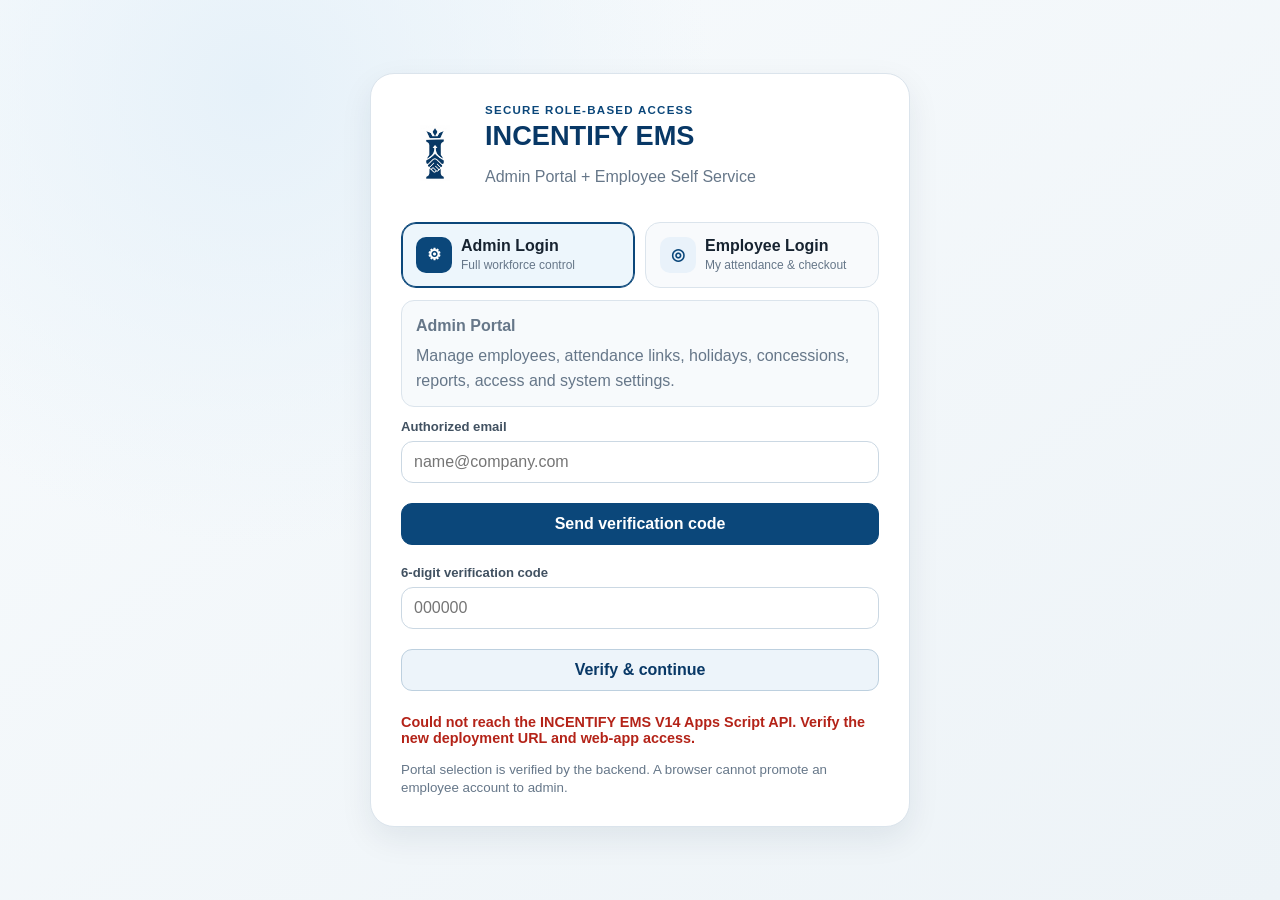
==== index.html @ 37348de8 "Deploy INCENTIFY EMS V14 attendance link policy" ====
<!doctype html>
<html lang="en">
<head>
  <meta charset="utf-8">
  <meta name="viewport" content="width=device-width,initial-scale=1,viewport-fit=cover">
  <meta name="theme-color" content="#0b477a">
  <meta name="description" content="INCENTIFY EMS V14 secure role-based login for administrators and employees.">
  <meta name="robots" content="noindex,nofollow">
  <title>INCENTIFY EMS — Login</title>
  <link rel="icon" href="./assets/icon-192.png">
  <link rel="manifest" href="./manifest.webmanifest">
  <link rel="stylesheet" href="./css/app.css">
</head>
<body data-portal="login">
  <div id="toastStack" class="toast-stack" aria-live="polite"></div>
  <section class="login-screen portal-login-screen">
    <div class="login-card portal-login-card">
      <div class="login-brand-row">
        <img class="login-logo" src="./assets/incentify-mark.png" alt="INCENTIFY logo">
        <div>
          <p class="eyebrow">SECURE ROLE-BASED ACCESS</p>
          <h1>INCENTIFY EMS</h1>
          <p class="muted">Admin Portal + Employee Self Service</p>
        </div>
      </div>

      <div class="portal-picker" aria-label="Choose portal">
        <button class="portal-choice active" data-portal-choice="admin" type="button">
          <span class="portal-choice-icon">⚙</span><b>Admin Login</b><small>Full workforce control</small>
        </button>
        <button class="portal-choice" data-portal-choice="employee" type="button">
          <span class="portal-choice-icon">◎</span><b>Employee Login</b><small>My attendance & checkout</small>
        </button>
      </div>

      <div id="portalNotice" class="login-copy portal-notice">
        <b>Admin Portal</b>
        <p>Manage employees, attendance links, holidays, concessions, reports, access and system settings.</p>
      </div>

      <label class="field">
        <span>Authorized email</span>
        <input id="loginEmail" type="email" autocomplete="email" placeholder="name@company.com">
      </label>
      <button id="sendOtpBtn" class="btn btn-primary btn-block" type="button">Send verification code</button>
      <label class="field">
        <span>6-digit verification code</span>
        <input id="loginOtp" type="text" inputmode="numeric" maxlength="6" autocomplete="one-time-code" placeholder="000000">
      </label>
      <button id="verifyOtpBtn" class="btn btn-secondary btn-block" type="button">Verify & continue</button>
      <p id="loginStatus" class="form-status">Connecting to INCENTIFY EMS V14 backend…</p>
      <small class="muted">Portal selection is verified by the backend. A browser cannot promote an employee account to admin.</small>
    </div>
  </section>
  <script src="./js/config.js"></script>
  <script src="./js/api-client.js"></script>
  <script type="module" src="./js/auth.js"></script>
</body>
</html>
---- css/app.css ----
:root{--navy:#0b477a;--navy2:#083866;--blue:#155c93;--blue-soft:#e9f2fa;--ink:#172330;--muted:#667789;--line:#dbe4ec;--bg:#f4f7f9;--card:#fff;--green:#147a50;--green-soft:#eaf7f1;--red:#b42318;--red-soft:#fff0ef;--amber:#a15c00;--amber-soft:#fff6e5;--shadow:0 12px 32px rgba(17,42,67,.08);--radius:18px;--sidebar:250px}
*{box-sizing:border-box}html{font-family:Inter,"Segoe UI",Arial,sans-serif;color:var(--ink);background:var(--bg)}body{margin:0;min-height:100vh}button,input,select,textarea{font:inherit}button{cursor:pointer}button:disabled{cursor:not-allowed;opacity:.55}.hidden{display:none!important}.muted{color:var(--muted)}.eyebrow{margin:0 0 4px;color:var(--navy);font-size:.72rem;font-weight:800;letter-spacing:.11em}.mobile-only,.mobile-bottom-nav,.mobile-cards{display:none}
.login-screen{min-height:100vh;display:grid;place-items:center;padding:24px;background:radial-gradient(circle at 20% 10%,#e6f1f9,transparent 35%),linear-gradient(145deg,#f8fbfd,#edf3f7)}.login-card{width:min(460px,100%);background:#fff;border:1px solid var(--line);border-radius:24px;padding:30px;box-shadow:var(--shadow)}.login-logo{width:64px;height:64px;object-fit:contain;float:left;margin:0 18px 18px 0}.login-card h1{margin:0;color:var(--navy2);font-size:1.7rem}.login-copy{clear:both;border-top:1px solid var(--line);padding-top:16px;color:var(--muted);line-height:1.55}.form-status{min-height:22px;color:var(--muted);font-size:.9rem}.form-status.error{color:var(--red);font-weight:700}.form-status.success{color:var(--green);font-weight:700}
.field{display:grid;gap:7px;margin:12px 0}.field>span{font-size:.82rem;font-weight:700;color:#415161}.field input,.field select,.field textarea,.search-box input{width:100%;border:1px solid #cbd8e3;border-radius:12px;background:#fff;color:var(--ink);padding:11px 12px;outline:none;transition:.18s}.field input:focus,.field select:focus,.field textarea:focus,.search-box input:focus{border-color:var(--blue);box-shadow:0 0 0 3px rgba(21,92,147,.12)}.field input.invalid{border-color:var(--red);box-shadow:0 0 0 3px rgba(180,35,24,.09)}.field.compact{margin:0}
.btn{border:1px solid transparent;border-radius:11px;padding:10px 15px;font-weight:800;min-height:42px;transition:.16s;display:inline-flex;align-items:center;justify-content:center;gap:8px}.btn-primary{background:var(--navy);color:#fff;border-color:var(--navy)}.btn-primary:hover{background:var(--navy2)}.btn-secondary{background:#edf4fa;color:var(--navy2);border-color:#bdd0df}.btn-secondary:hover{background:#dfeef9}.btn-accent{background:var(--green-soft);color:var(--green);border-color:#a8d8c3}.btn-danger{background:var(--red-soft);color:var(--red);border-color:#efb2ad}.btn-danger:hover{background:#ffe0dd}.btn-ghost{background:#fff;color:#365063;border-color:var(--line)}.btn-block{width:100%;margin:8px 0}.icon-btn{width:40px;height:40px;border-radius:10px;border:1px solid var(--line);background:#fff;color:var(--ink);font-size:1.15rem}
.app-shell{min-height:100vh}.sidebar{position:fixed;inset:0 auto 0 0;width:var(--sidebar);background:#092f52;color:#fff;padding:22px 16px;display:flex;flex-direction:column;z-index:30}.brand-block{display:flex;align-items:center;gap:12px;padding:4px 8px 24px}.brand-mark{width:43px;height:43px;object-fit:contain;background:#fff;border-radius:10px;padding:5px}.brand-block strong{display:block;font-size:1rem}.brand-block small{display:block;margin-top:4px;opacity:.7;font-size:.68rem;letter-spacing:.08em}.nav-list{display:grid;gap:7px}.nav-item{border:0;background:transparent;color:#c8d8e5;border-radius:11px;padding:11px 12px;text-align:left;display:grid;grid-template-columns:24px 1fr auto;align-items:center;gap:8px}.nav-item:hover,.nav-item.active{background:#154d78;color:#fff}.nav-item span{font-size:1.2rem}.nav-item b{font-weight:650}.nav-item em{font-style:normal;font-size:.75rem;background:rgba(255,255,255,.12);padding:2px 7px;border-radius:10px}.sidebar-foot{margin-top:auto;border-top:1px solid rgba(255,255,255,.12);padding:18px 8px 0;display:grid;grid-template-columns:10px 1fr;gap:6px 8px;font-size:.78rem;color:#cbd9e4}.sidebar-foot b{grid-column:2;color:#fff}.online-dot{width:8px;height:8px;background:#45d293;border-radius:50%;margin-top:4px}
.main-area{margin-left:var(--sidebar);min-height:100vh}.topbar{height:90px;background:rgba(255,255,255,.94);backdrop-filter:blur(10px);border-bottom:1px solid var(--line);display:flex;align-items:center;justify-content:space-between;padding:0 28px;position:sticky;top:0;z-index:20}.topbar h2{margin:0;font-size:1.4rem}.topbar-actions{display:flex;align-items:center;gap:10px}.user-chip{display:flex;align-items:center;gap:8px;padding:6px 10px;border:1px solid var(--line);border-radius:12px;background:#fff}.user-chip>span{width:34px;height:34px;border-radius:10px;background:var(--navy);color:#fff;display:grid;place-items:center;font-weight:900}.user-chip b,.user-chip small{display:block;max-width:150px;overflow:hidden;text-overflow:ellipsis;white-space:nowrap}.user-chip small{color:var(--muted);font-size:.72rem;margin-top:2px}.page{display:none;padding:24px 28px 94px}.active-page{display:block}.panel{background:var(--card);border:1px solid var(--line);border-radius:var(--radius);padding:20px;box-shadow:0 4px 16px rgba(19,48,72,.035)}.panel-head{display:flex;align-items:flex-start;justify-content:space-between;gap:15px;margin-bottom:16px}.panel h3{margin:0;font-size:1.05rem}.panel-head p{margin:5px 0 0}.badge{display:inline-flex;align-items:center;border-radius:999px;padding:6px 9px;font-size:.72rem;font-weight:900;letter-spacing:.04em}.badge-neutral{background:#edf1f4;color:#536677}.badge-success{background:var(--green-soft);color:var(--green)}.badge-warn{background:var(--amber-soft);color:var(--amber)}.badge-danger{background:var(--red-soft);color:var(--red)}
.metric-grid{display:grid;grid-template-columns:repeat(5,minmax(0,1fr));gap:14px;margin-bottom:18px}.metric{background:#fff;border:1px solid var(--line);border-radius:16px;padding:17px;min-width:0}.metric span{display:block;font-size:.78rem;font-weight:750;color:#536677}.metric strong{display:block;font-size:2rem;color:var(--navy2);margin:9px 0 4px}.metric small{color:var(--muted)}.dashboard-grid{display:grid;grid-template-columns:minmax(0,1.65fr) minmax(300px,.75fr);gap:18px}.scanner-controls{display:flex;align-items:center;gap:9px}.camera-stage{position:relative;aspect-ratio:16/9;background:#101923;border-radius:15px;overflow:hidden}.camera-stage video,.camera-stage canvas{position:absolute;inset:0;width:100%;height:100%;object-fit:cover}.camera-stage canvas{pointer-events:none}.camera-placeholder{position:absolute;inset:0;display:grid;place-content:center;text-align:center;color:#dce7ef;gap:7px}.camera-placeholder span{font-size:2.4rem}.camera-placeholder small{color:#8fa5b7}.recognition-result{display:flex;justify-content:space-between;align-items:center;margin-top:12px;padding:13px 15px;background:#f5f8fa;border:1px solid var(--line);border-radius:13px}.recognition-result span,.recognition-result strong,.recognition-result small{display:block}.recognition-result span{font-size:.7rem;color:var(--navy);font-weight:900;letter-spacing:.08em}.recognition-result strong{margin:4px 0}.recognition-result small{color:var(--muted)}.recognition-time{font-size:1.4rem;font-weight:800;color:var(--navy)}.activity-list{display:grid;gap:9px}.activity-item{display:grid;grid-template-columns:auto 1fr auto;gap:10px;align-items:center;padding:10px;border:1px solid var(--line);border-radius:12px}.punch-dot{width:34px;height:34px;border-radius:10px;display:grid;place-items:center;font-weight:900}.punch-in{background:var(--green-soft);color:var(--green)}.punch-out{background:#eef3ff;color:#3b5dad}.activity-item b,.activity-item small{display:block}.activity-item small{color:var(--muted);margin-top:3px}.empty-state{color:var(--muted);padding:28px 8px;text-align:center}
.employee-head{align-items:center}.action-wrap{display:flex;gap:8px;flex-wrap:wrap;justify-content:flex-end}.selection-bar{border:1px solid var(--line);border-radius:13px;background:#f6f9fb;padding:11px 13px;display:flex;align-items:center;justify-content:space-between;gap:10px;margin-bottom:12px}.selection-bar b{color:var(--navy2)}.selection-bar span{color:var(--muted);font-size:.82rem}.toolbar{display:flex;justify-content:flex-end;margin:12px 0}.search-box{display:flex;align-items:center;gap:7px;min-width:min(450px,100%)}.search-box input{padding-left:8px}.table-wrap{width:100%;overflow:auto;border:1px solid var(--line);border-radius:13px}.data-table{width:100%;border-collapse:collapse;min-width:780px}.data-table th{background:#f4f7f9;color:#435668;font-size:.75rem;text-transform:uppercase;letter-spacing:.04em;text-align:left;padding:11px 12px;position:sticky;top:0}.data-table td{padding:11px 12px;border-top:1px solid #e5ebf0;font-size:.88rem}.data-table tbody tr{cursor:pointer}.data-table tbody tr:hover{background:#f5f9fc}.data-table tbody tr.selected{background:#e9f4fb;box-shadow:inset 3px 0 var(--navy)}.center{text-align:center!important}.face-state{font-weight:800;color:var(--green)}.face-missing{color:var(--amber)}.table-check{width:18px;height:18px;accent-color:var(--navy)}
.filter-grid{display:grid;grid-template-columns:repeat(3,minmax(150px,1fr)) auto;gap:10px;align-items:end;margin:10px 0 14px}.attendance-actions{display:flex;align-items:center;gap:12px;margin-bottom:12px}.attendance-table{min-width:900px}.report-grid{display:grid;grid-template-columns:repeat(3,minmax(0,1fr));gap:18px}.report-card{display:flex;flex-direction:column;align-items:flex-start;min-height:260px}.report-card p{color:var(--muted);line-height:1.6;flex:1}.report-icon{font-size:2rem;color:var(--navy);margin-bottom:13px}.report-card .btn{margin-bottom:10px}.settings-grid{display:grid;grid-template-columns:minmax(0,1.2fr) minmax(300px,.8fr);gap:18px}.form-grid{display:grid;gap:0 14px}.two-col{grid-template-columns:repeat(2,minmax(0,1fr))}.security-panel ul{color:var(--muted);line-height:1.7;padding-left:20px}
.modal-dialog{border:0;padding:0;background:transparent;max-width:min(760px,calc(100vw - 28px));width:100%}.modal-dialog::backdrop{background:rgba(8,30,48,.55);backdrop-filter:blur(3px)}.modal-card{background:#fff;border-radius:20px;border:1px solid var(--line);padding:20px;box-shadow:var(--shadow);max-height:90vh;overflow:auto}.modal-head{display:flex;justify-content:space-between;align-items:flex-start;gap:12px;margin-bottom:10px}.modal-actions{display:flex;justify-content:flex-end;gap:9px;margin-top:16px}.biometric-modal{max-width:640px;margin:auto}.enroll-video-wrap{position:relative;aspect-ratio:4/3;background:#101923;border-radius:15px;overflow:hidden;margin:12px 0}.enroll-video-wrap video{width:100%;height:100%;object-fit:cover}.enroll-progress{position:absolute;left:12px;bottom:12px;background:rgba(9,47,82,.88);color:#fff;border-radius:9px;padding:7px 10px;font-weight:800}
.toast-stack{position:fixed;right:18px;top:18px;display:grid;gap:8px;z-index:1000;width:min(360px,calc(100vw - 36px))}.toast{padding:12px 14px;background:#fff;border:1px solid var(--line);border-left:4px solid var(--navy);border-radius:12px;box-shadow:var(--shadow);animation:toastin .18s ease}.toast.error{border-left-color:var(--red)}.toast.success{border-left-color:var(--green)}@keyframes toastin{from{transform:translateY(-8px);opacity:0}to{transform:none;opacity:1}}
@media(max-width:1100px){:root{--sidebar:210px}.metric-grid{grid-template-columns:repeat(3,1fr)}.dashboard-grid{grid-template-columns:1fr}.report-grid{grid-template-columns:repeat(2,1fr)}.settings-grid{grid-template-columns:1fr}.topbar{padding:0 20px}.page{padding-left:20px;padding-right:20px}.user-chip div{display:none}}
@media(max-width:760px){body{padding-bottom:70px}.sidebar{transform:translateX(-105%);transition:.2s;width:250px;box-shadow:var(--shadow)}.sidebar.open{transform:none}.main-area{margin-left:0}.topbar{height:76px;padding:0 14px}.mobile-only{display:inline-grid;place-items:center}.topbar>div:nth-child(2){flex:1;margin-left:10px}.topbar h2{font-size:1.12rem}.topbar .eyebrow{font-size:.62rem}.topbar-actions .user-chip,.topbar-actions .btn-ghost{display:none}.page{padding:14px 12px 84px}.metric-grid{grid-template-columns:repeat(2,minmax(0,1fr));gap:9px}.metric{padding:13px}.metric strong{font-size:1.55rem}.metric:last-child{grid-column:1/-1}.panel{padding:14px;border-radius:15px}.panel-head{flex-direction:column;align-items:stretch}.scanner-controls{justify-content:space-between}.recognition-result{align-items:flex-start}.recognition-time{font-size:1rem}.employee-head{align-items:stretch}.action-wrap{justify-content:flex-start}.action-wrap .btn{flex:1 1 46%;padding:9px}.selection-bar{align-items:flex-start;flex-direction:column}.desktop-table{display:none}.mobile-cards{display:grid;gap:9px}.employee-card{border:1px solid var(--line);border-radius:13px;padding:12px;background:#fff}.employee-card.selected{border-color:var(--navy);background:#eef6fb}.employee-card-head{display:flex;justify-content:space-between;gap:8px}.employee-card b,.employee-card small{display:block}.employee-card small{color:var(--muted);margin-top:4px}.employee-card-meta{display:grid;grid-template-columns:1fr 1fr;gap:7px;margin-top:10px;font-size:.8rem}.employee-card-recognition{display:flex;align-items:center;justify-content:space-between;border-top:1px solid var(--line);padding-top:9px;margin-top:9px}.filter-grid{grid-template-columns:1fr 1fr}.filter-grid .btn{grid-column:1/-1}.attendance-actions{align-items:flex-start;flex-direction:column}.report-grid{grid-template-columns:1fr}.two-col{grid-template-columns:1fr}.mobile-bottom-nav{position:fixed;display:grid;grid-template-columns:repeat(5,1fr);inset:auto 0 0;background:#fff;border-top:1px solid var(--line);z-index:40;padding:5px max(5px,env(safe-area-inset-right)) calc(5px + env(safe-area-inset-bottom)) max(5px,env(safe-area-inset-left))}.mobile-nav{border:0;background:transparent;color:#708090;display:grid;place-items:center;gap:2px;padding:6px 2px;font-size:1.05rem}.mobile-nav span{font-size:.62rem}.mobile-nav.active{color:var(--navy);font-weight:800}.modal-card{padding:15px}.login-screen{padding:12px}.login-card{padding:21px}.camera-stage{aspect-ratio:4/3}}
@media(max-width:430px){.metric-grid{grid-template-columns:1fr 1fr}.topbar-actions{gap:4px}.badge{font-size:.64rem}.action-wrap .btn{flex:1 1 100%}.filter-grid{grid-template-columns:1fr}.filter-grid .btn{grid-column:auto}.login-logo{width:52px;height:52px}.login-card h1{font-size:1.4rem}}

/* V14 role-based portal additions */
.portal-login-card{width:min(540px,100%)}.login-brand-row{display:flex;align-items:center;gap:16px}.login-brand-row .login-logo{float:none;margin:0;width:68px;height:68px}.portal-picker{display:grid;grid-template-columns:1fr 1fr;gap:10px;clear:both;margin:20px 0 10px}.portal-choice{border:1px solid var(--line);background:#f8fafc;border-radius:15px;padding:14px;text-align:left;display:grid;grid-template-columns:auto 1fr;column-gap:9px;row-gap:2px;color:var(--ink)}.portal-choice-icon{grid-row:1/3;width:36px;height:36px;border-radius:10px;background:var(--blue-soft);color:var(--navy);display:grid;place-items:center;font-weight:900}.portal-choice b,.portal-choice small{display:block}.portal-choice small{color:var(--muted);font-size:.75rem}.portal-choice.active{border-color:var(--navy);background:#edf6fc;box-shadow:inset 0 0 0 1px var(--navy)}.portal-choice.active .portal-choice-icon{background:var(--navy);color:#fff}.portal-notice{margin:12px 0 4px;padding:13px 14px;border:1px solid var(--line);border-radius:13px;background:#f7fafc}.portal-notice p{margin:5px 0 0}
.employee-portal-shell{min-height:100vh;background:var(--bg)}.employee-portal-header{height:78px;background:#fff;border-bottom:1px solid var(--line);display:flex;align-items:center;justify-content:space-between;padding:0 28px;position:sticky;top:0;z-index:30}.employee-brand{padding:0}.employee-header-actions{display:flex;align-items:center;gap:10px}.employee-portal-main{max-width:1500px;margin:auto;padding:26px 28px 60px}.employee-welcome{display:flex;align-items:flex-end;justify-content:space-between;gap:20px;margin-bottom:18px}.employee-welcome h1{margin:2px 0 6px;color:var(--navy2);font-size:1.8rem}.employee-code-badge{background:#fff;border:1px solid var(--line);border-radius:14px;padding:11px 15px;min-width:190px}.employee-code-badge small,.employee-code-badge b{display:block}.employee-code-badge small{color:var(--muted);font-size:.67rem;font-weight:800;letter-spacing:.07em}.employee-code-badge b{color:var(--navy2);margin-top:4px}.employee-metric-grid{display:grid;grid-template-columns:repeat(4,minmax(0,1fr));gap:14px;margin-bottom:18px}.employee-metric-grid .metric strong{font-size:1.45rem}.employee-portal-grid{display:grid;grid-template-columns:minmax(0,1.15fr) minmax(360px,.85fr);gap:18px;margin-bottom:18px}.self-profile-grid{display:grid;grid-template-columns:repeat(2,minmax(0,1fr));gap:12px}.self-profile-grid>div{border:1px solid var(--line);border-radius:12px;padding:12px;background:#f8fafb;min-width:0}.self-profile-grid small,.self-profile-grid b{display:block}.self-profile-grid small{color:var(--muted);font-size:.73rem;margin-bottom:5px}.self-profile-grid b{overflow-wrap:anywhere}.self-camera-wrap{position:relative;aspect-ratio:16/10;background:#101923;border-radius:15px;overflow:hidden;margin:12px 0}.self-camera-wrap video{width:100%;height:100%;object-fit:cover}.self-camera-wrap .camera-placeholder{position:absolute;inset:0}.employee-punch-grid{grid-template-columns:minmax(0,1.5fr) minmax(300px,.5fr)}.employee-rules-panel ul{color:var(--muted);line-height:1.75;padding-left:20px}.employee-rules-panel li+li{margin-top:5px}.employee-filter-grid{grid-template-columns:minmax(140px,220px) minmax(140px,220px) auto;justify-content:start}.self-attendance-table{min-width:720px}.employee-attendance-panel{margin-bottom:20px}
@media(max-width:1050px){.employee-metric-grid{grid-template-columns:repeat(2,1fr)}.employee-portal-grid,.employee-punch-grid{grid-template-columns:1fr}.employee-portal-main{padding:20px}.employee-portal-header{padding:0 20px}}
@media(max-width:760px){.portal-picker{grid-template-columns:1fr}.employee-portal-header{height:70px;padding:0 12px}.employee-header-actions .user-chip{display:none}.employee-header-actions #employeeBackendState{display:none}.employee-portal-main{padding:16px 12px 34px}.employee-welcome{align-items:flex-start;flex-direction:column}.employee-code-badge{width:100%}.employee-metric-grid{grid-template-columns:1fr 1fr;gap:9px}.self-profile-grid{grid-template-columns:1fr}.employee-filter-grid{grid-template-columns:1fr 1fr}.employee-filter-grid .btn{grid-column:1/-1}.employee-brand strong{font-size:.87rem}.employee-brand small{font-size:.6rem}.employee-portal-header .btn{padding:8px 10px}.self-punch-stage{aspect-ratio:4/3}}
@media(max-width:430px){.employee-metric-grid{grid-template-columns:1fr 1fr}.employee-metric-grid .metric{padding:11px}.employee-metric-grid .metric strong{font-size:1.15rem}.employee-filter-grid{grid-template-columns:1fr}.employee-filter-grid .btn{grid-column:auto}.login-brand-row{align-items:flex-start}.login-brand-row .login-logo{width:54px;height:54px}}

/* V14 attendance automation */
.ops-grid{display:grid;grid-template-columns:repeat(2,minmax(0,1fr));gap:12px;margin:8px 0 16px}.ops-grid>div,.shift-timeline>div,.link-employee-grid>div{border:1px solid var(--line);border-radius:12px;padding:12px;background:#f8fafb}.ops-grid small,.ops-grid b,.shift-timeline small,.shift-timeline b,.link-employee-grid small,.link-employee-grid b{display:block}.ops-grid small,.shift-timeline small,.link-employee-grid small{color:var(--muted);font-size:.72rem;margin-bottom:5px}.schedule-grid{display:grid;grid-template-columns:minmax(0,1.15fr) minmax(340px,.85fr);gap:18px;margin-bottom:18px}.calendar-nav{display:flex;align-items:center;gap:8px}.holiday-calendar{display:grid;grid-template-columns:repeat(7,minmax(0,1fr));gap:7px}.calendar-weekday{text-align:center;font-size:.72rem;font-weight:800;color:var(--muted);padding:6px}.calendar-day{min-height:78px;border:1px solid var(--line);border-radius:10px;padding:8px;background:#fff;display:flex;flex-direction:column;gap:4px}.calendar-day.empty{border-color:transparent;background:transparent}.calendar-day small{font-size:.65rem;color:var(--muted);overflow-wrap:anywhere}.calendar-day.sunday{background:#fff4f3;border-color:#f5c9c5}.calendar-day.custom-holiday{background:#fff8e7;border-color:#edd494}.calendar-day.today{box-shadow:inset 0 0 0 2px var(--navy)}.compact-table{margin-top:16px;max-height:330px}.shift-timeline{display:grid;grid-template-columns:repeat(3,1fr);gap:10px;margin:12px 0}.attendance-link-body{min-height:100vh;background:linear-gradient(180deg,#eef5fa,#f7f9fb);padding:20px}.attendance-link-shell{min-height:calc(100vh - 40px);display:grid;place-items:center}.attendance-link-card{width:min(680px,100%);background:#fff;border:1px solid var(--line);border-radius:22px;box-shadow:var(--shadow);padding:24px}.attendance-link-brand{display:flex;align-items:center;gap:14px;margin-bottom:18px}.attendance-link-brand h1{margin:3px 0;color:var(--navy2)}.link-employee-grid{display:grid;grid-template-columns:repeat(2,1fr);gap:10px;margin:16px 0}.location-check-card{display:flex;align-items:center;justify-content:space-between;gap:14px;border:1px solid var(--line);border-radius:14px;padding:13px;background:#f8fafb}.location-check-card small,.location-check-card b{display:block}.attendance-link-camera{margin-top:16px}.attendance-link-camera canvas{position:absolute;inset:0;width:100%;height:100%}.attendance-link-privacy{font-size:.78rem;line-height:1.6}.success-panel{text-align:center;padding:28px 10px}.success-panel>span{display:grid;place-items:center;margin:auto;width:58px;height:58px;border-radius:50%;background:#e7f6ef;color:var(--green);font-size:2rem;font-weight:900}.success-panel h2{color:var(--navy2)}.success-panel p{color:var(--muted);line-height:1.6}.portal-notice.error{border-color:#efb7b3;background:#fff4f3}.portal-notice.success{border-color:#b6dfcc;background:#f0faf5}
@media(max-width:1050px){.schedule-grid{grid-template-columns:1fr}}
@media(max-width:760px){.ops-grid,.link-employee-grid,.shift-timeline{grid-template-columns:1fr 1fr}.holiday-calendar{gap:4px}.calendar-day{min-height:62px;padding:6px}.attendance-link-card{padding:17px}.location-check-card{align-items:stretch;flex-direction:column}}
@media(max-width:430px){.ops-grid,.link-employee-grid,.shift-timeline{grid-template-columns:1fr}}
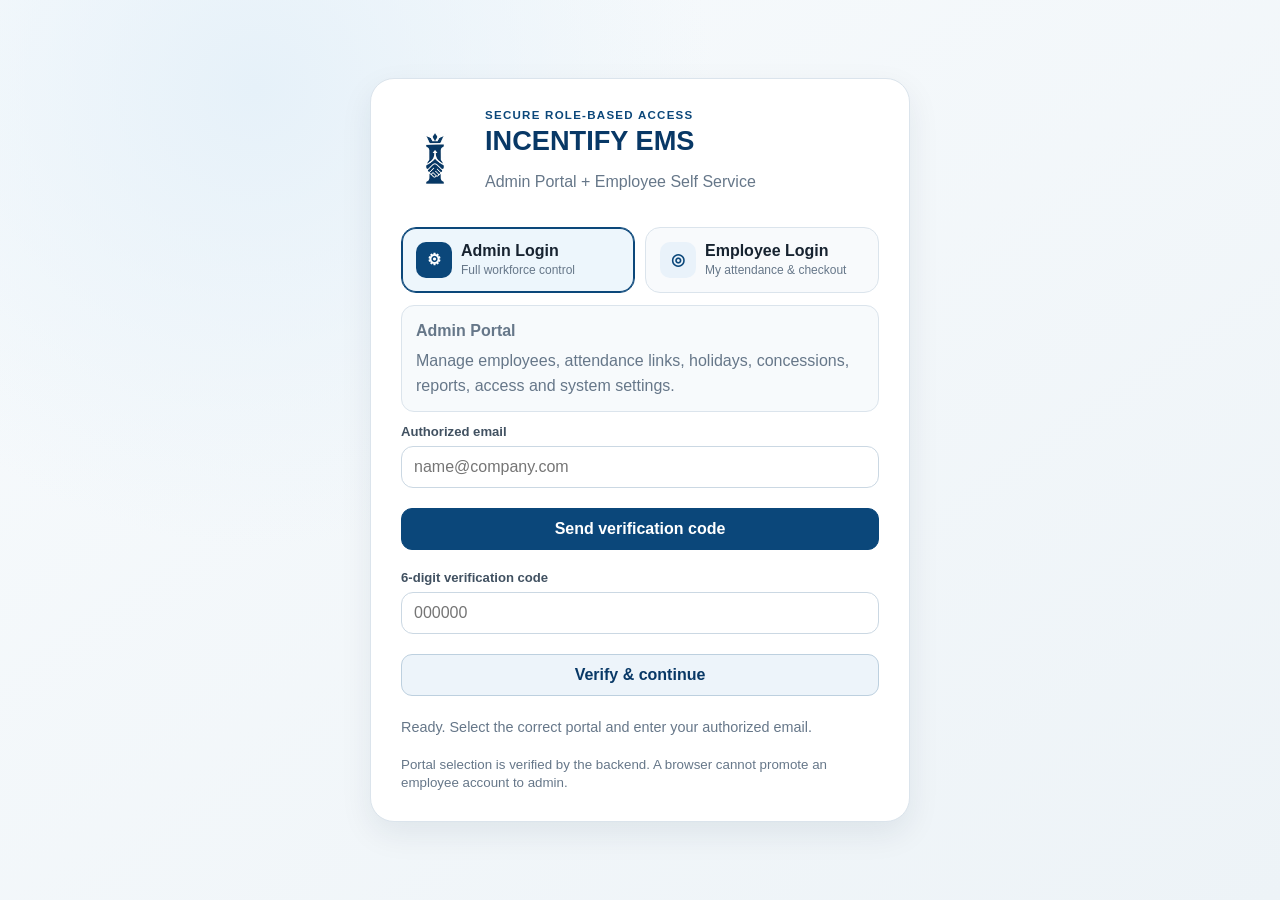
==== commit 9fecf5cb: "Deploy INCENTIFY EMS V16.2 production" ====
--- a/index.html
+++ b/index.html
@@ -4,12 +4,12 @@
   <meta charset="utf-8">
   <meta name="viewport" content="width=device-width,initial-scale=1,viewport-fit=cover">
   <meta name="theme-color" content="#0b477a">
-  <meta name="description" content="INCENTIFY EMS V14 secure role-based login for administrators and employees.">
+  <meta name="description" content="INCENTIFY EMS V16.2 secure role-based login for administrators and employees.">
   <meta name="robots" content="noindex,nofollow">
   <title>INCENTIFY EMS — Login</title>
   <link rel="icon" href="./assets/icon-192.png">
   <link rel="manifest" href="./manifest.webmanifest">
-  <link rel="stylesheet" href="./css/app.css">
+  <link rel="stylesheet" href="./css/app.css?v=16.2.0">
 </head>
 <body data-portal="login">
   <div id="toastStack" class="toast-stack" aria-live="polite"></div>
@@ -48,12 +48,12 @@
         <input id="loginOtp" type="text" inputmode="numeric" maxlength="6" autocomplete="one-time-code" placeholder="000000">
       </label>
       <button id="verifyOtpBtn" class="btn btn-secondary btn-block" type="button">Verify & continue</button>
-      <p id="loginStatus" class="form-status">Connecting to INCENTIFY EMS V14 backend…</p>
+      <p id="loginStatus" class="form-status">Ready to connect to INCENTIFY EMS V16.2…</p>
       <small class="muted">Portal selection is verified by the backend. A browser cannot promote an employee account to admin.</small>
     </div>
   </section>
-  <script src="./js/config.js"></script>
-  <script src="./js/api-client.js"></script>
-  <script type="module" src="./js/auth.js"></script>
+  <script src="./js/config.js?v=16.2.0"></script>
+  <script src="./js/api-client.js?v=16.2.0"></script>
+  <script type="module" src="./js/auth.js?v=16.2.0"></script>
 </body>
 </html>
--- a/css/app.css
+++ b/css/app.css
@@ -14,14 +14,14 @@
 @media(max-width:760px){body{padding-bottom:70px}.sidebar{transform:translateX(-105%);transition:.2s;width:250px;box-shadow:var(--shadow)}.sidebar.open{transform:none}.main-area{margin-left:0}.topbar{height:76px;padding:0 14px}.mobile-only{display:inline-grid;place-items:center}.topbar>div:nth-child(2){flex:1;margin-left:10px}.topbar h2{font-size:1.12rem}.topbar .eyebrow{font-size:.62rem}.topbar-actions .user-chip,.topbar-actions .btn-ghost{display:none}.page{padding:14px 12px 84px}.metric-grid{grid-template-columns:repeat(2,minmax(0,1fr));gap:9px}.metric{padding:13px}.metric strong{font-size:1.55rem}.metric:last-child{grid-column:1/-1}.panel{padding:14px;border-radius:15px}.panel-head{flex-direction:column;align-items:stretch}.scanner-controls{justify-content:space-between}.recognition-result{align-items:flex-start}.recognition-time{font-size:1rem}.employee-head{align-items:stretch}.action-wrap{justify-content:flex-start}.action-wrap .btn{flex:1 1 46%;padding:9px}.selection-bar{align-items:flex-start;flex-direction:column}.desktop-table{display:none}.mobile-cards{display:grid;gap:9px}.employee-card{border:1px solid var(--line);border-radius:13px;padding:12px;background:#fff}.employee-card.selected{border-color:var(--navy);background:#eef6fb}.employee-card-head{display:flex;justify-content:space-between;gap:8px}.employee-card b,.employee-card small{display:block}.employee-card small{color:var(--muted);margin-top:4px}.employee-card-meta{display:grid;grid-template-columns:1fr 1fr;gap:7px;margin-top:10px;font-size:.8rem}.employee-card-recognition{display:flex;align-items:center;justify-content:space-between;border-top:1px solid var(--line);padding-top:9px;margin-top:9px}.filter-grid{grid-template-columns:1fr 1fr}.filter-grid .btn{grid-column:1/-1}.attendance-actions{align-items:flex-start;flex-direction:column}.report-grid{grid-template-columns:1fr}.two-col{grid-template-columns:1fr}.mobile-bottom-nav{position:fixed;display:grid;grid-template-columns:repeat(5,1fr);inset:auto 0 0;background:#fff;border-top:1px solid var(--line);z-index:40;padding:5px max(5px,env(safe-area-inset-right)) calc(5px + env(safe-area-inset-bottom)) max(5px,env(safe-area-inset-left))}.mobile-nav{border:0;background:transparent;color:#708090;display:grid;place-items:center;gap:2px;padding:6px 2px;font-size:1.05rem}.mobile-nav span{font-size:.62rem}.mobile-nav.active{color:var(--navy);font-weight:800}.modal-card{padding:15px}.login-screen{padding:12px}.login-card{padding:21px}.camera-stage{aspect-ratio:4/3}}
 @media(max-width:430px){.metric-grid{grid-template-columns:1fr 1fr}.topbar-actions{gap:4px}.badge{font-size:.64rem}.action-wrap .btn{flex:1 1 100%}.filter-grid{grid-template-columns:1fr}.filter-grid .btn{grid-column:auto}.login-logo{width:52px;height:52px}.login-card h1{font-size:1.4rem}}
 
-/* V14 role-based portal additions */
+/* V16 role-based portal additions */
 .portal-login-card{width:min(540px,100%)}.login-brand-row{display:flex;align-items:center;gap:16px}.login-brand-row .login-logo{float:none;margin:0;width:68px;height:68px}.portal-picker{display:grid;grid-template-columns:1fr 1fr;gap:10px;clear:both;margin:20px 0 10px}.portal-choice{border:1px solid var(--line);background:#f8fafc;border-radius:15px;padding:14px;text-align:left;display:grid;grid-template-columns:auto 1fr;column-gap:9px;row-gap:2px;color:var(--ink)}.portal-choice-icon{grid-row:1/3;width:36px;height:36px;border-radius:10px;background:var(--blue-soft);color:var(--navy);display:grid;place-items:center;font-weight:900}.portal-choice b,.portal-choice small{display:block}.portal-choice small{color:var(--muted);font-size:.75rem}.portal-choice.active{border-color:var(--navy);background:#edf6fc;box-shadow:inset 0 0 0 1px var(--navy)}.portal-choice.active .portal-choice-icon{background:var(--navy);color:#fff}.portal-notice{margin:12px 0 4px;padding:13px 14px;border:1px solid var(--line);border-radius:13px;background:#f7fafc}.portal-notice p{margin:5px 0 0}
 .employee-portal-shell{min-height:100vh;background:var(--bg)}.employee-portal-header{height:78px;background:#fff;border-bottom:1px solid var(--line);display:flex;align-items:center;justify-content:space-between;padding:0 28px;position:sticky;top:0;z-index:30}.employee-brand{padding:0}.employee-header-actions{display:flex;align-items:center;gap:10px}.employee-portal-main{max-width:1500px;margin:auto;padding:26px 28px 60px}.employee-welcome{display:flex;align-items:flex-end;justify-content:space-between;gap:20px;margin-bottom:18px}.employee-welcome h1{margin:2px 0 6px;color:var(--navy2);font-size:1.8rem}.employee-code-badge{background:#fff;border:1px solid var(--line);border-radius:14px;padding:11px 15px;min-width:190px}.employee-code-badge small,.employee-code-badge b{display:block}.employee-code-badge small{color:var(--muted);font-size:.67rem;font-weight:800;letter-spacing:.07em}.employee-code-badge b{color:var(--navy2);margin-top:4px}.employee-metric-grid{display:grid;grid-template-columns:repeat(4,minmax(0,1fr));gap:14px;margin-bottom:18px}.employee-metric-grid .metric strong{font-size:1.45rem}.employee-portal-grid{display:grid;grid-template-columns:minmax(0,1.15fr) minmax(360px,.85fr);gap:18px;margin-bottom:18px}.self-profile-grid{display:grid;grid-template-columns:repeat(2,minmax(0,1fr));gap:12px}.self-profile-grid>div{border:1px solid var(--line);border-radius:12px;padding:12px;background:#f8fafb;min-width:0}.self-profile-grid small,.self-profile-grid b{display:block}.self-profile-grid small{color:var(--muted);font-size:.73rem;margin-bottom:5px}.self-profile-grid b{overflow-wrap:anywhere}.self-camera-wrap{position:relative;aspect-ratio:16/10;background:#101923;border-radius:15px;overflow:hidden;margin:12px 0}.self-camera-wrap video{width:100%;height:100%;object-fit:cover}.self-camera-wrap .camera-placeholder{position:absolute;inset:0}.employee-punch-grid{grid-template-columns:minmax(0,1.5fr) minmax(300px,.5fr)}.employee-rules-panel ul{color:var(--muted);line-height:1.75;padding-left:20px}.employee-rules-panel li+li{margin-top:5px}.employee-filter-grid{grid-template-columns:minmax(140px,220px) minmax(140px,220px) auto;justify-content:start}.self-attendance-table{min-width:720px}.employee-attendance-panel{margin-bottom:20px}
 @media(max-width:1050px){.employee-metric-grid{grid-template-columns:repeat(2,1fr)}.employee-portal-grid,.employee-punch-grid{grid-template-columns:1fr}.employee-portal-main{padding:20px}.employee-portal-header{padding:0 20px}}
 @media(max-width:760px){.portal-picker{grid-template-columns:1fr}.employee-portal-header{height:70px;padding:0 12px}.employee-header-actions .user-chip{display:none}.employee-header-actions #employeeBackendState{display:none}.employee-portal-main{padding:16px 12px 34px}.employee-welcome{align-items:flex-start;flex-direction:column}.employee-code-badge{width:100%}.employee-metric-grid{grid-template-columns:1fr 1fr;gap:9px}.self-profile-grid{grid-template-columns:1fr}.employee-filter-grid{grid-template-columns:1fr 1fr}.employee-filter-grid .btn{grid-column:1/-1}.employee-brand strong{font-size:.87rem}.employee-brand small{font-size:.6rem}.employee-portal-header .btn{padding:8px 10px}.self-punch-stage{aspect-ratio:4/3}}
 @media(max-width:430px){.employee-metric-grid{grid-template-columns:1fr 1fr}.employee-metric-grid .metric{padding:11px}.employee-metric-grid .metric strong{font-size:1.15rem}.employee-filter-grid{grid-template-columns:1fr}.employee-filter-grid .btn{grid-column:auto}.login-brand-row{align-items:flex-start}.login-brand-row .login-logo{width:54px;height:54px}}
 
-/* V14 attendance automation */
+/* V16 attendance automation */
 .ops-grid{display:grid;grid-template-columns:repeat(2,minmax(0,1fr));gap:12px;margin:8px 0 16px}.ops-grid>div,.shift-timeline>div,.link-employee-grid>div{border:1px solid var(--line);border-radius:12px;padding:12px;background:#f8fafb}.ops-grid small,.ops-grid b,.shift-timeline small,.shift-timeline b,.link-employee-grid small,.link-employee-grid b{display:block}.ops-grid small,.shift-timeline small,.link-employee-grid small{color:var(--muted);font-size:.72rem;margin-bottom:5px}.schedule-grid{display:grid;grid-template-columns:minmax(0,1.15fr) minmax(340px,.85fr);gap:18px;margin-bottom:18px}.calendar-nav{display:flex;align-items:center;gap:8px}.holiday-calendar{display:grid;grid-template-columns:repeat(7,minmax(0,1fr));gap:7px}.calendar-weekday{text-align:center;font-size:.72rem;font-weight:800;color:var(--muted);padding:6px}.calendar-day{min-height:78px;border:1px solid var(--line);border-radius:10px;padding:8px;background:#fff;display:flex;flex-direction:column;gap:4px}.calendar-day.empty{border-color:transparent;background:transparent}.calendar-day small{font-size:.65rem;color:var(--muted);overflow-wrap:anywhere}.calendar-day.sunday{background:#fff4f3;border-color:#f5c9c5}.calendar-day.custom-holiday{background:#fff8e7;border-color:#edd494}.calendar-day.today{box-shadow:inset 0 0 0 2px var(--navy)}.compact-table{margin-top:16px;max-height:330px}.shift-timeline{display:grid;grid-template-columns:repeat(3,1fr);gap:10px;margin:12px 0}.attendance-link-body{min-height:100vh;background:linear-gradient(180deg,#eef5fa,#f7f9fb);padding:20px}.attendance-link-shell{min-height:calc(100vh - 40px);display:grid;place-items:center}.attendance-link-card{width:min(680px,100%);background:#fff;border:1px solid var(--line);border-radius:22px;box-shadow:var(--shadow);padding:24px}.attendance-link-brand{display:flex;align-items:center;gap:14px;margin-bottom:18px}.attendance-link-brand h1{margin:3px 0;color:var(--navy2)}.link-employee-grid{display:grid;grid-template-columns:repeat(2,1fr);gap:10px;margin:16px 0}.location-check-card{display:flex;align-items:center;justify-content:space-between;gap:14px;border:1px solid var(--line);border-radius:14px;padding:13px;background:#f8fafb}.location-check-card small,.location-check-card b{display:block}.attendance-link-camera{margin-top:16px}.attendance-link-camera canvas{position:absolute;inset:0;width:100%;height:100%}.attendance-link-privacy{font-size:.78rem;line-height:1.6}.success-panel{text-align:center;padding:28px 10px}.success-panel>span{display:grid;place-items:center;margin:auto;width:58px;height:58px;border-radius:50%;background:#e7f6ef;color:var(--green);font-size:2rem;font-weight:900}.success-panel h2{color:var(--navy2)}.success-panel p{color:var(--muted);line-height:1.6}.portal-notice.error{border-color:#efb7b3;background:#fff4f3}.portal-notice.success{border-color:#b6dfcc;background:#f0faf5}
 @media(max-width:1050px){.schedule-grid{grid-template-columns:1fr}}
 @media(max-width:760px){.ops-grid,.link-employee-grid,.shift-timeline{grid-template-columns:1fr 1fr}.holiday-calendar{gap:4px}.calendar-day{min-height:62px;padding:6px}.attendance-link-card{padding:17px}.location-check-card{align-items:stretch;flex-direction:column}}
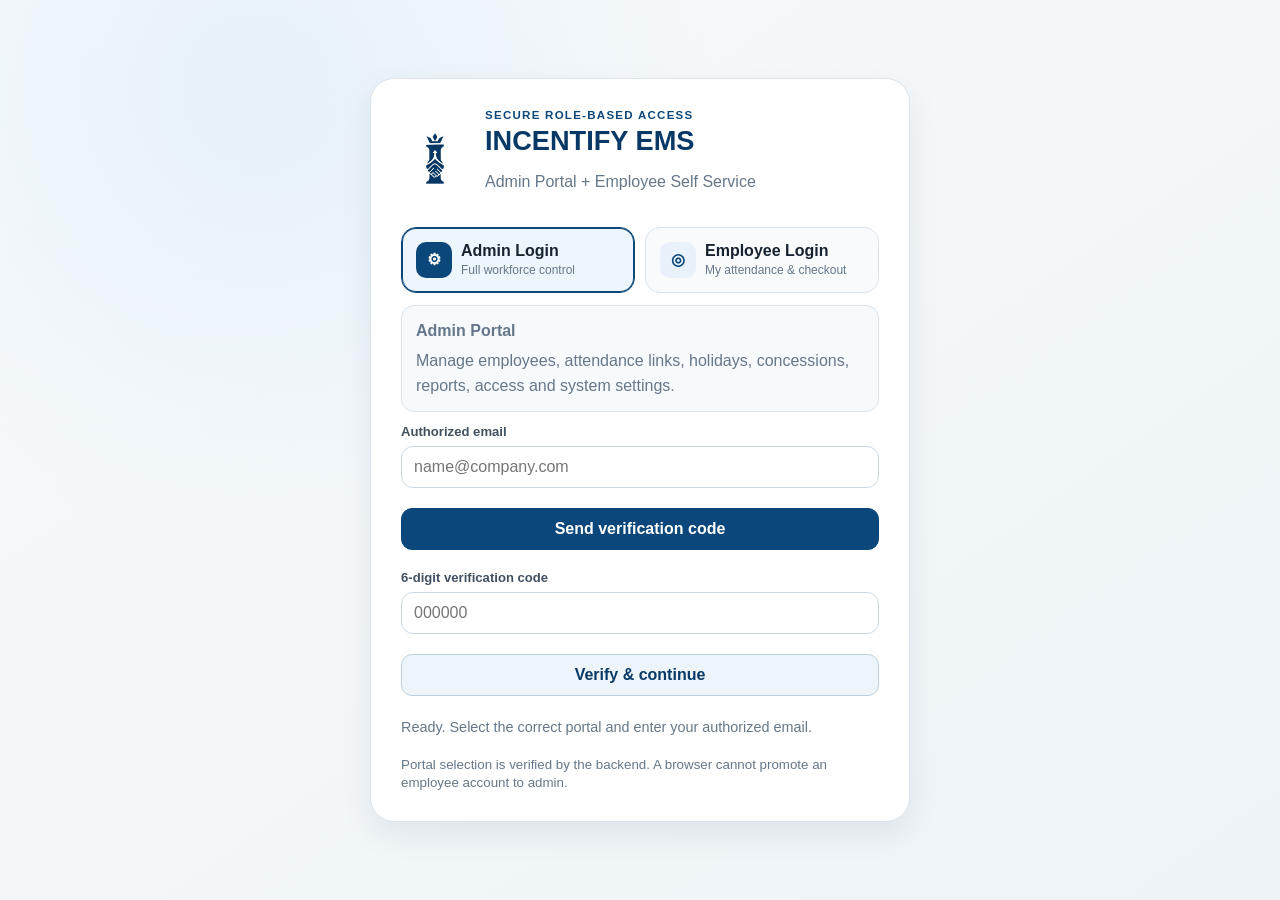
==== commit 3573048a: "Deploy INCENTIFY EMS V18 production stability release" ====
--- a/index.html
+++ b/index.html
@@ -4,12 +4,12 @@
   <meta charset="utf-8">
   <meta name="viewport" content="width=device-width,initial-scale=1,viewport-fit=cover">
   <meta name="theme-color" content="#0b477a">
-  <meta name="description" content="INCENTIFY EMS V16.2 secure role-based login for administrators and employees.">
+  <meta name="description" content="INCENTIFY EMS V18 secure role-based login for administrators and employees.">
   <meta name="robots" content="noindex,nofollow">
   <title>INCENTIFY EMS — Login</title>
   <link rel="icon" href="./assets/icon-192.png">
   <link rel="manifest" href="./manifest.webmanifest">
-  <link rel="stylesheet" href="./css/app.css?v=16.2.0">
+  <link rel="stylesheet" href="./css/app.css?v=18.0.0">
 </head>
 <body data-portal="login">
   <div id="toastStack" class="toast-stack" aria-live="polite"></div>
@@ -48,12 +48,12 @@
         <input id="loginOtp" type="text" inputmode="numeric" maxlength="6" autocomplete="one-time-code" placeholder="000000">
       </label>
       <button id="verifyOtpBtn" class="btn btn-secondary btn-block" type="button">Verify & continue</button>
-      <p id="loginStatus" class="form-status">Ready to connect to INCENTIFY EMS V16.2…</p>
+      <p id="loginStatus" class="form-status">Ready to connect to INCENTIFY EMS V18…</p>
       <small class="muted">Portal selection is verified by the backend. A browser cannot promote an employee account to admin.</small>
     </div>
   </section>
-  <script src="./js/config.js?v=16.2.0"></script>
-  <script src="./js/api-client.js?v=16.2.0"></script>
-  <script type="module" src="./js/auth.js?v=16.2.0"></script>
+  <script src="./js/config.js?v=18.0.0"></script>
+  <script src="./js/api-client.js?v=18.0.0"></script>
+  <script type="module" src="./js/auth.js?v=18.0.0"></script>
 </body>
 </html>
--- a/css/app.css
+++ b/css/app.css
@@ -9,20 +9,28 @@
 .employee-head{align-items:center}.action-wrap{display:flex;gap:8px;flex-wrap:wrap;justify-content:flex-end}.selection-bar{border:1px solid var(--line);border-radius:13px;background:#f6f9fb;padding:11px 13px;display:flex;align-items:center;justify-content:space-between;gap:10px;margin-bottom:12px}.selection-bar b{color:var(--navy2)}.selection-bar span{color:var(--muted);font-size:.82rem}.toolbar{display:flex;justify-content:flex-end;margin:12px 0}.search-box{display:flex;align-items:center;gap:7px;min-width:min(450px,100%)}.search-box input{padding-left:8px}.table-wrap{width:100%;overflow:auto;border:1px solid var(--line);border-radius:13px}.data-table{width:100%;border-collapse:collapse;min-width:780px}.data-table th{background:#f4f7f9;color:#435668;font-size:.75rem;text-transform:uppercase;letter-spacing:.04em;text-align:left;padding:11px 12px;position:sticky;top:0}.data-table td{padding:11px 12px;border-top:1px solid #e5ebf0;font-size:.88rem}.data-table tbody tr{cursor:pointer}.data-table tbody tr:hover{background:#f5f9fc}.data-table tbody tr.selected{background:#e9f4fb;box-shadow:inset 3px 0 var(--navy)}.center{text-align:center!important}.face-state{font-weight:800;color:var(--green)}.face-missing{color:var(--amber)}.table-check{width:18px;height:18px;accent-color:var(--navy)}
 .filter-grid{display:grid;grid-template-columns:repeat(3,minmax(150px,1fr)) auto;gap:10px;align-items:end;margin:10px 0 14px}.attendance-actions{display:flex;align-items:center;gap:12px;margin-bottom:12px}.attendance-table{min-width:900px}.report-grid{display:grid;grid-template-columns:repeat(3,minmax(0,1fr));gap:18px}.report-card{display:flex;flex-direction:column;align-items:flex-start;min-height:260px}.report-card p{color:var(--muted);line-height:1.6;flex:1}.report-icon{font-size:2rem;color:var(--navy);margin-bottom:13px}.report-card .btn{margin-bottom:10px}.settings-grid{display:grid;grid-template-columns:minmax(0,1.2fr) minmax(300px,.8fr);gap:18px}.form-grid{display:grid;gap:0 14px}.two-col{grid-template-columns:repeat(2,minmax(0,1fr))}.security-panel ul{color:var(--muted);line-height:1.7;padding-left:20px}
 .modal-dialog{border:0;padding:0;background:transparent;max-width:min(760px,calc(100vw - 28px));width:100%}.modal-dialog::backdrop{background:rgba(8,30,48,.55);backdrop-filter:blur(3px)}.modal-card{background:#fff;border-radius:20px;border:1px solid var(--line);padding:20px;box-shadow:var(--shadow);max-height:90vh;overflow:auto}.modal-head{display:flex;justify-content:space-between;align-items:flex-start;gap:12px;margin-bottom:10px}.modal-actions{display:flex;justify-content:flex-end;gap:9px;margin-top:16px}.biometric-modal{max-width:640px;margin:auto}.enroll-video-wrap{position:relative;aspect-ratio:4/3;background:#101923;border-radius:15px;overflow:hidden;margin:12px 0}.enroll-video-wrap video{width:100%;height:100%;object-fit:cover}.enroll-progress{position:absolute;left:12px;bottom:12px;background:rgba(9,47,82,.88);color:#fff;border-radius:9px;padding:7px 10px;font-weight:800}
-.toast-stack{position:fixed;right:18px;top:18px;display:grid;gap:8px;z-index:1000;width:min(360px,calc(100vw - 36px))}.toast{padding:12px 14px;background:#fff;border:1px solid var(--line);border-left:4px solid var(--navy);border-radius:12px;box-shadow:var(--shadow);animation:toastin .18s ease}.toast.error{border-left-color:var(--red)}.toast.success{border-left-color:var(--green)}@keyframes toastin{from{transform:translateY(-8px);opacity:0}to{transform:none;opacity:1}}
+.toast-stack{position:fixed;right:18px;top:18px;display:grid;gap:8px;z-index:5000;width:min(360px,calc(100vw - 36px))}.toast{padding:12px 14px;background:#fff;border:1px solid var(--line);border-left:4px solid var(--navy);border-radius:12px;box-shadow:var(--shadow);animation:toastin .18s ease}.toast.error{border-left-color:var(--red)}.toast.success{border-left-color:var(--green)}@keyframes toastin{from{transform:translateY(-8px);opacity:0}to{transform:none;opacity:1}}
 @media(max-width:1100px){:root{--sidebar:210px}.metric-grid{grid-template-columns:repeat(3,1fr)}.dashboard-grid{grid-template-columns:1fr}.report-grid{grid-template-columns:repeat(2,1fr)}.settings-grid{grid-template-columns:1fr}.topbar{padding:0 20px}.page{padding-left:20px;padding-right:20px}.user-chip div{display:none}}
 @media(max-width:760px){body{padding-bottom:70px}.sidebar{transform:translateX(-105%);transition:.2s;width:250px;box-shadow:var(--shadow)}.sidebar.open{transform:none}.main-area{margin-left:0}.topbar{height:76px;padding:0 14px}.mobile-only{display:inline-grid;place-items:center}.topbar>div:nth-child(2){flex:1;margin-left:10px}.topbar h2{font-size:1.12rem}.topbar .eyebrow{font-size:.62rem}.topbar-actions .user-chip,.topbar-actions .btn-ghost{display:none}.page{padding:14px 12px 84px}.metric-grid{grid-template-columns:repeat(2,minmax(0,1fr));gap:9px}.metric{padding:13px}.metric strong{font-size:1.55rem}.metric:last-child{grid-column:1/-1}.panel{padding:14px;border-radius:15px}.panel-head{flex-direction:column;align-items:stretch}.scanner-controls{justify-content:space-between}.recognition-result{align-items:flex-start}.recognition-time{font-size:1rem}.employee-head{align-items:stretch}.action-wrap{justify-content:flex-start}.action-wrap .btn{flex:1 1 46%;padding:9px}.selection-bar{align-items:flex-start;flex-direction:column}.desktop-table{display:none}.mobile-cards{display:grid;gap:9px}.employee-card{border:1px solid var(--line);border-radius:13px;padding:12px;background:#fff}.employee-card.selected{border-color:var(--navy);background:#eef6fb}.employee-card-head{display:flex;justify-content:space-between;gap:8px}.employee-card b,.employee-card small{display:block}.employee-card small{color:var(--muted);margin-top:4px}.employee-card-meta{display:grid;grid-template-columns:1fr 1fr;gap:7px;margin-top:10px;font-size:.8rem}.employee-card-recognition{display:flex;align-items:center;justify-content:space-between;border-top:1px solid var(--line);padding-top:9px;margin-top:9px}.filter-grid{grid-template-columns:1fr 1fr}.filter-grid .btn{grid-column:1/-1}.attendance-actions{align-items:flex-start;flex-direction:column}.report-grid{grid-template-columns:1fr}.two-col{grid-template-columns:1fr}.mobile-bottom-nav{position:fixed;display:grid;grid-template-columns:repeat(5,1fr);inset:auto 0 0;background:#fff;border-top:1px solid var(--line);z-index:40;padding:5px max(5px,env(safe-area-inset-right)) calc(5px + env(safe-area-inset-bottom)) max(5px,env(safe-area-inset-left))}.mobile-nav{border:0;background:transparent;color:#708090;display:grid;place-items:center;gap:2px;padding:6px 2px;font-size:1.05rem}.mobile-nav span{font-size:.62rem}.mobile-nav.active{color:var(--navy);font-weight:800}.modal-card{padding:15px}.login-screen{padding:12px}.login-card{padding:21px}.camera-stage{aspect-ratio:4/3}}
 @media(max-width:430px){.metric-grid{grid-template-columns:1fr 1fr}.topbar-actions{gap:4px}.badge{font-size:.64rem}.action-wrap .btn{flex:1 1 100%}.filter-grid{grid-template-columns:1fr}.filter-grid .btn{grid-column:auto}.login-logo{width:52px;height:52px}.login-card h1{font-size:1.4rem}}
 
-/* V16 role-based portal additions */
+/* V18 role-based portal additions */
 .portal-login-card{width:min(540px,100%)}.login-brand-row{display:flex;align-items:center;gap:16px}.login-brand-row .login-logo{float:none;margin:0;width:68px;height:68px}.portal-picker{display:grid;grid-template-columns:1fr 1fr;gap:10px;clear:both;margin:20px 0 10px}.portal-choice{border:1px solid var(--line);background:#f8fafc;border-radius:15px;padding:14px;text-align:left;display:grid;grid-template-columns:auto 1fr;column-gap:9px;row-gap:2px;color:var(--ink)}.portal-choice-icon{grid-row:1/3;width:36px;height:36px;border-radius:10px;background:var(--blue-soft);color:var(--navy);display:grid;place-items:center;font-weight:900}.portal-choice b,.portal-choice small{display:block}.portal-choice small{color:var(--muted);font-size:.75rem}.portal-choice.active{border-color:var(--navy);background:#edf6fc;box-shadow:inset 0 0 0 1px var(--navy)}.portal-choice.active .portal-choice-icon{background:var(--navy);color:#fff}.portal-notice{margin:12px 0 4px;padding:13px 14px;border:1px solid var(--line);border-radius:13px;background:#f7fafc}.portal-notice p{margin:5px 0 0}
 .employee-portal-shell{min-height:100vh;background:var(--bg)}.employee-portal-header{height:78px;background:#fff;border-bottom:1px solid var(--line);display:flex;align-items:center;justify-content:space-between;padding:0 28px;position:sticky;top:0;z-index:30}.employee-brand{padding:0}.employee-header-actions{display:flex;align-items:center;gap:10px}.employee-portal-main{max-width:1500px;margin:auto;padding:26px 28px 60px}.employee-welcome{display:flex;align-items:flex-end;justify-content:space-between;gap:20px;margin-bottom:18px}.employee-welcome h1{margin:2px 0 6px;color:var(--navy2);font-size:1.8rem}.employee-code-badge{background:#fff;border:1px solid var(--line);border-radius:14px;padding:11px 15px;min-width:190px}.employee-code-badge small,.employee-code-badge b{display:block}.employee-code-badge small{color:var(--muted);font-size:.67rem;font-weight:800;letter-spacing:.07em}.employee-code-badge b{color:var(--navy2);margin-top:4px}.employee-metric-grid{display:grid;grid-template-columns:repeat(4,minmax(0,1fr));gap:14px;margin-bottom:18px}.employee-metric-grid .metric strong{font-size:1.45rem}.employee-portal-grid{display:grid;grid-template-columns:minmax(0,1.15fr) minmax(360px,.85fr);gap:18px;margin-bottom:18px}.self-profile-grid{display:grid;grid-template-columns:repeat(2,minmax(0,1fr));gap:12px}.self-profile-grid>div{border:1px solid var(--line);border-radius:12px;padding:12px;background:#f8fafb;min-width:0}.self-profile-grid small,.self-profile-grid b{display:block}.self-profile-grid small{color:var(--muted);font-size:.73rem;margin-bottom:5px}.self-profile-grid b{overflow-wrap:anywhere}.self-camera-wrap{position:relative;aspect-ratio:16/10;background:#101923;border-radius:15px;overflow:hidden;margin:12px 0}.self-camera-wrap video{width:100%;height:100%;object-fit:cover}.self-camera-wrap .camera-placeholder{position:absolute;inset:0}.employee-punch-grid{grid-template-columns:minmax(0,1.5fr) minmax(300px,.5fr)}.employee-rules-panel ul{color:var(--muted);line-height:1.75;padding-left:20px}.employee-rules-panel li+li{margin-top:5px}.employee-filter-grid{grid-template-columns:minmax(140px,220px) minmax(140px,220px) auto;justify-content:start}.self-attendance-table{min-width:720px}.employee-attendance-panel{margin-bottom:20px}
 @media(max-width:1050px){.employee-metric-grid{grid-template-columns:repeat(2,1fr)}.employee-portal-grid,.employee-punch-grid{grid-template-columns:1fr}.employee-portal-main{padding:20px}.employee-portal-header{padding:0 20px}}
 @media(max-width:760px){.portal-picker{grid-template-columns:1fr}.employee-portal-header{height:70px;padding:0 12px}.employee-header-actions .user-chip{display:none}.employee-header-actions #employeeBackendState{display:none}.employee-portal-main{padding:16px 12px 34px}.employee-welcome{align-items:flex-start;flex-direction:column}.employee-code-badge{width:100%}.employee-metric-grid{grid-template-columns:1fr 1fr;gap:9px}.self-profile-grid{grid-template-columns:1fr}.employee-filter-grid{grid-template-columns:1fr 1fr}.employee-filter-grid .btn{grid-column:1/-1}.employee-brand strong{font-size:.87rem}.employee-brand small{font-size:.6rem}.employee-portal-header .btn{padding:8px 10px}.self-punch-stage{aspect-ratio:4/3}}
 @media(max-width:430px){.employee-metric-grid{grid-template-columns:1fr 1fr}.employee-metric-grid .metric{padding:11px}.employee-metric-grid .metric strong{font-size:1.15rem}.employee-filter-grid{grid-template-columns:1fr}.employee-filter-grid .btn{grid-column:auto}.login-brand-row{align-items:flex-start}.login-brand-row .login-logo{width:54px;height:54px}}
 
-/* V16 attendance automation */
+/* V18 attendance automation */
 .ops-grid{display:grid;grid-template-columns:repeat(2,minmax(0,1fr));gap:12px;margin:8px 0 16px}.ops-grid>div,.shift-timeline>div,.link-employee-grid>div{border:1px solid var(--line);border-radius:12px;padding:12px;background:#f8fafb}.ops-grid small,.ops-grid b,.shift-timeline small,.shift-timeline b,.link-employee-grid small,.link-employee-grid b{display:block}.ops-grid small,.shift-timeline small,.link-employee-grid small{color:var(--muted);font-size:.72rem;margin-bottom:5px}.schedule-grid{display:grid;grid-template-columns:minmax(0,1.15fr) minmax(340px,.85fr);gap:18px;margin-bottom:18px}.calendar-nav{display:flex;align-items:center;gap:8px}.holiday-calendar{display:grid;grid-template-columns:repeat(7,minmax(0,1fr));gap:7px}.calendar-weekday{text-align:center;font-size:.72rem;font-weight:800;color:var(--muted);padding:6px}.calendar-day{min-height:78px;border:1px solid var(--line);border-radius:10px;padding:8px;background:#fff;display:flex;flex-direction:column;gap:4px}.calendar-day.empty{border-color:transparent;background:transparent}.calendar-day small{font-size:.65rem;color:var(--muted);overflow-wrap:anywhere}.calendar-day.sunday{background:#fff4f3;border-color:#f5c9c5}.calendar-day.custom-holiday{background:#fff8e7;border-color:#edd494}.calendar-day.today{box-shadow:inset 0 0 0 2px var(--navy)}.compact-table{margin-top:16px;max-height:330px}.shift-timeline{display:grid;grid-template-columns:repeat(3,1fr);gap:10px;margin:12px 0}.attendance-link-body{min-height:100vh;background:linear-gradient(180deg,#eef5fa,#f7f9fb);padding:20px}.attendance-link-shell{min-height:calc(100vh - 40px);display:grid;place-items:center}.attendance-link-card{width:min(680px,100%);background:#fff;border:1px solid var(--line);border-radius:22px;box-shadow:var(--shadow);padding:24px}.attendance-link-brand{display:flex;align-items:center;gap:14px;margin-bottom:18px}.attendance-link-brand h1{margin:3px 0;color:var(--navy2)}.link-employee-grid{display:grid;grid-template-columns:repeat(2,1fr);gap:10px;margin:16px 0}.location-check-card{display:flex;align-items:center;justify-content:space-between;gap:14px;border:1px solid var(--line);border-radius:14px;padding:13px;background:#f8fafb}.location-check-card small,.location-check-card b{display:block}.attendance-link-camera{margin-top:16px}.attendance-link-camera canvas{position:absolute;inset:0;width:100%;height:100%}.attendance-link-privacy{font-size:.78rem;line-height:1.6}.success-panel{text-align:center;padding:28px 10px}.success-panel>span{display:grid;place-items:center;margin:auto;width:58px;height:58px;border-radius:50%;background:#e7f6ef;color:var(--green);font-size:2rem;font-weight:900}.success-panel h2{color:var(--navy2)}.success-panel p{color:var(--muted);line-height:1.6}.portal-notice.error{border-color:#efb7b3;background:#fff4f3}.portal-notice.success{border-color:#b6dfcc;background:#f0faf5}
 @media(max-width:1050px){.schedule-grid{grid-template-columns:1fr}}
 @media(max-width:760px){.ops-grid,.link-employee-grid,.shift-timeline{grid-template-columns:1fr 1fr}.holiday-calendar{gap:4px}.calendar-day{min-height:62px;padding:6px}.attendance-link-card{padding:17px}.location-check-card{align-items:stretch;flex-direction:column}}
 @media(max-width:430px){.ops-grid,.link-employee-grid,.shift-timeline{grid-template-columns:1fr}}
+
+
+/* V18 reliability + redesigned management surfaces */
+body.modal-open{overflow:hidden}.app-modal[hidden]{display:none!important}.app-modal{position:fixed;inset:0;z-index:3000;display:grid;place-items:center;padding:20px}.app-modal-backdrop{position:absolute;inset:0;background:rgba(8,30,48,.58);backdrop-filter:blur(5px)}.app-modal-card{position:relative;z-index:1;width:min(860px,100%);max-height:min(92vh,960px);overflow:auto;background:#fff;border:1px solid var(--line);border-radius:22px;box-shadow:0 28px 80px rgba(7,31,52,.25);padding:22px}.employee-modal-card{width:min(900px,100%)}.access-modal-card{width:min(560px,100%)}.form-section{border:1px solid var(--line);border-radius:15px;background:#fbfcfd;padding:14px 15px;margin:12px 0}.form-section-title{display:flex;align-items:baseline;justify-content:space-between;gap:12px;margin-bottom:4px}.form-section-title b{color:var(--navy2)}.form-section-title small{color:var(--muted)}.field-span-2{grid-column:1/-1}.sticky-actions{position:sticky;bottom:-22px;background:linear-gradient(180deg,rgba(255,255,255,.85),#fff 28%);padding:18px 0 2px;margin-top:4px}.inline-message{border:1px solid var(--line);border-radius:11px;padding:10px 12px;margin:10px 0;font-size:.86rem;background:#f7fafc;color:#506173}.inline-message.error{border-color:#efb7b3;background:#fff4f3;color:var(--red);font-weight:700}.inline-message.success{border-color:#b6dfcc;background:#f0faf5;color:var(--green);font-weight:700}.inline-message.warn{border-color:#eed398;background:#fff9e8;color:var(--amber);font-weight:700}.inline-message.neutral{background:#f7fafc}.access-grid{display:grid;grid-template-columns:minmax(0,1.35fr) minmax(330px,.65fr);gap:18px}.access-head{align-items:center}.access-actions{display:flex;gap:8px;justify-content:flex-end;margin:-2px 0 12px}.mail-health-panel{align-self:start}.mail-metrics{grid-template-columns:1fr 1fr}.inline-action-row{display:flex;align-items:end;gap:10px}.inline-action-row .grow{flex:1;margin-bottom:0}.system-runs-panel{margin-top:18px}.status-ready{color:var(--green)}.status-problem{color:var(--red)}.status-warning{color:var(--amber)}.table-empty{padding:24px!important;text-align:center;color:var(--muted)}
+@media(max-width:1050px){.access-grid{grid-template-columns:1fr}}
+@media(max-width:760px){.app-modal{padding:8px}.app-modal-card{padding:15px;max-height:96vh;border-radius:16px}.form-section{padding:11px}.form-section-title{align-items:flex-start;flex-direction:column;gap:3px}.field-span-2{grid-column:auto}.sticky-actions{bottom:-15px}.inline-action-row{align-items:stretch;flex-direction:column}.inline-action-row .btn{width:100%}.access-actions{justify-content:stretch}.access-actions .btn{flex:1}.mail-metrics{grid-template-columns:1fr 1fr}}
+
+.confirm-modal-card{width:min(520px,100%)}.confirm-message{color:var(--muted);line-height:1.65;margin:8px 0 20px}.mini-head{margin-top:18px}.mail-error-cell{max-width:280px;white-space:normal;overflow-wrap:anywhere}.toast-stack{z-index:5000!important}
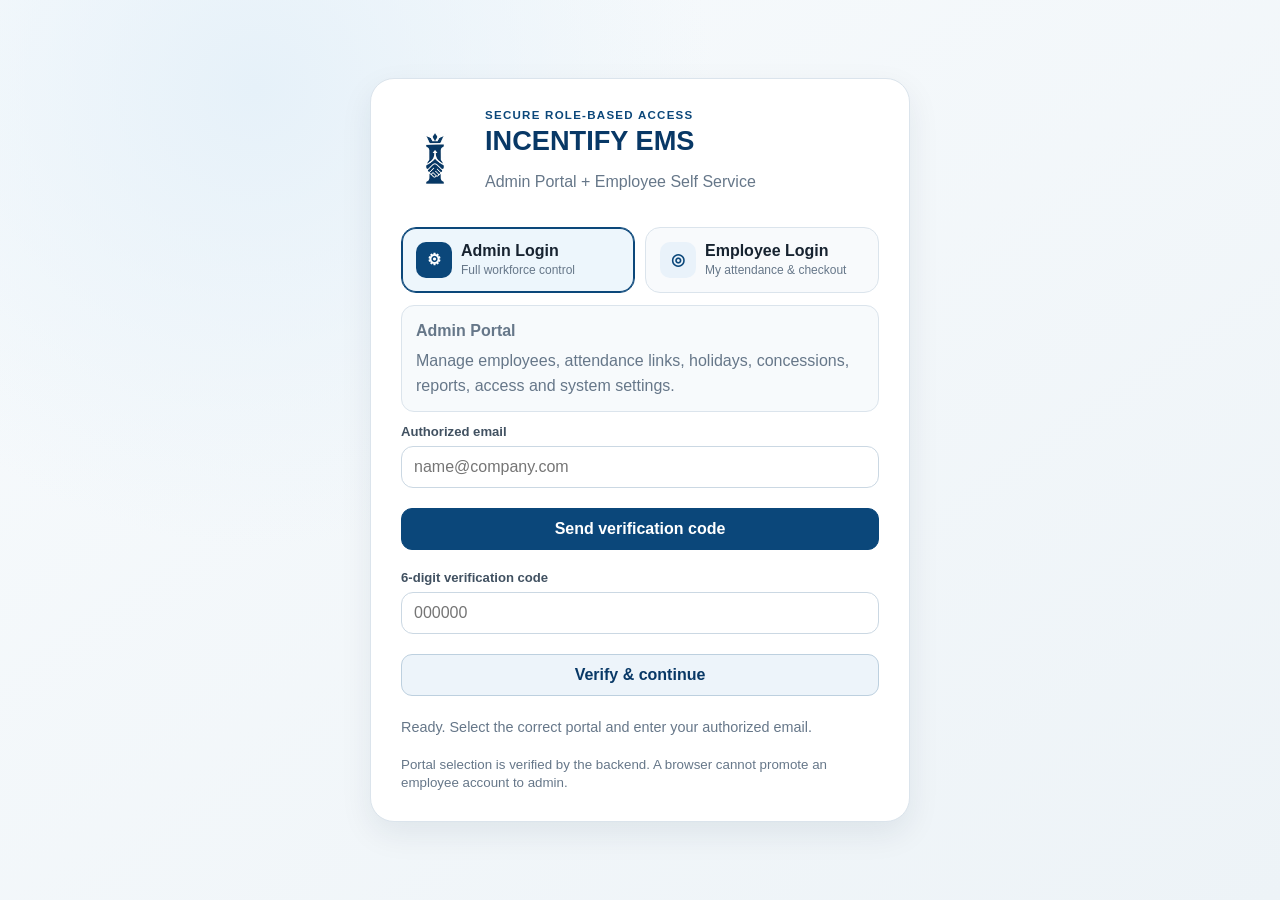
==== commit ecfbb17b: "Deploy INCENTIFY EMS V19 production stability release" ====
--- a/index.html
+++ b/index.html
@@ -4,12 +4,12 @@
   <meta charset="utf-8">
   <meta name="viewport" content="width=device-width,initial-scale=1,viewport-fit=cover">
   <meta name="theme-color" content="#0b477a">
-  <meta name="description" content="INCENTIFY EMS V18 secure role-based login for administrators and employees.">
+  <meta name="description" content="INCENTIFY EMS V19 secure role-based login for administrators and employees.">
   <meta name="robots" content="noindex,nofollow">
   <title>INCENTIFY EMS — Login</title>
   <link rel="icon" href="./assets/icon-192.png">
   <link rel="manifest" href="./manifest.webmanifest">
-  <link rel="stylesheet" href="./css/app.css?v=18.0.0">
+  <link rel="stylesheet" href="./css/app.css?v=19.0.0">
 </head>
 <body data-portal="login">
   <div id="toastStack" class="toast-stack" aria-live="polite"></div>
@@ -48,12 +48,12 @@
         <input id="loginOtp" type="text" inputmode="numeric" maxlength="6" autocomplete="one-time-code" placeholder="000000">
       </label>
       <button id="verifyOtpBtn" class="btn btn-secondary btn-block" type="button">Verify & continue</button>
-      <p id="loginStatus" class="form-status">Ready to connect to INCENTIFY EMS V18…</p>
+      <p id="loginStatus" class="form-status">Ready to connect to INCENTIFY EMS V19…</p>
       <small class="muted">Portal selection is verified by the backend. A browser cannot promote an employee account to admin.</small>
     </div>
   </section>
-  <script src="./js/config.js?v=18.0.0"></script>
-  <script src="./js/api-client.js?v=18.0.0"></script>
-  <script type="module" src="./js/auth.js?v=18.0.0"></script>
+  <script src="./js/config.js?v=19.0.0"></script>
+  <script src="./js/api-client.js?v=19.0.0"></script>
+  <script type="module" src="./js/auth.js?v=19.0.0"></script>
 </body>
 </html>
--- a/css/app.css
+++ b/css/app.css
@@ -14,21 +14,21 @@
 @media(max-width:760px){body{padding-bottom:70px}.sidebar{transform:translateX(-105%);transition:.2s;width:250px;box-shadow:var(--shadow)}.sidebar.open{transform:none}.main-area{margin-left:0}.topbar{height:76px;padding:0 14px}.mobile-only{display:inline-grid;place-items:center}.topbar>div:nth-child(2){flex:1;margin-left:10px}.topbar h2{font-size:1.12rem}.topbar .eyebrow{font-size:.62rem}.topbar-actions .user-chip,.topbar-actions .btn-ghost{display:none}.page{padding:14px 12px 84px}.metric-grid{grid-template-columns:repeat(2,minmax(0,1fr));gap:9px}.metric{padding:13px}.metric strong{font-size:1.55rem}.metric:last-child{grid-column:1/-1}.panel{padding:14px;border-radius:15px}.panel-head{flex-direction:column;align-items:stretch}.scanner-controls{justify-content:space-between}.recognition-result{align-items:flex-start}.recognition-time{font-size:1rem}.employee-head{align-items:stretch}.action-wrap{justify-content:flex-start}.action-wrap .btn{flex:1 1 46%;padding:9px}.selection-bar{align-items:flex-start;flex-direction:column}.desktop-table{display:none}.mobile-cards{display:grid;gap:9px}.employee-card{border:1px solid var(--line);border-radius:13px;padding:12px;background:#fff}.employee-card.selected{border-color:var(--navy);background:#eef6fb}.employee-card-head{display:flex;justify-content:space-between;gap:8px}.employee-card b,.employee-card small{display:block}.employee-card small{color:var(--muted);margin-top:4px}.employee-card-meta{display:grid;grid-template-columns:1fr 1fr;gap:7px;margin-top:10px;font-size:.8rem}.employee-card-recognition{display:flex;align-items:center;justify-content:space-between;border-top:1px solid var(--line);padding-top:9px;margin-top:9px}.filter-grid{grid-template-columns:1fr 1fr}.filter-grid .btn{grid-column:1/-1}.attendance-actions{align-items:flex-start;flex-direction:column}.report-grid{grid-template-columns:1fr}.two-col{grid-template-columns:1fr}.mobile-bottom-nav{position:fixed;display:grid;grid-template-columns:repeat(5,1fr);inset:auto 0 0;background:#fff;border-top:1px solid var(--line);z-index:40;padding:5px max(5px,env(safe-area-inset-right)) calc(5px + env(safe-area-inset-bottom)) max(5px,env(safe-area-inset-left))}.mobile-nav{border:0;background:transparent;color:#708090;display:grid;place-items:center;gap:2px;padding:6px 2px;font-size:1.05rem}.mobile-nav span{font-size:.62rem}.mobile-nav.active{color:var(--navy);font-weight:800}.modal-card{padding:15px}.login-screen{padding:12px}.login-card{padding:21px}.camera-stage{aspect-ratio:4/3}}
 @media(max-width:430px){.metric-grid{grid-template-columns:1fr 1fr}.topbar-actions{gap:4px}.badge{font-size:.64rem}.action-wrap .btn{flex:1 1 100%}.filter-grid{grid-template-columns:1fr}.filter-grid .btn{grid-column:auto}.login-logo{width:52px;height:52px}.login-card h1{font-size:1.4rem}}
 
-/* V18 role-based portal additions */
+/* V19 role-based portal additions */
 .portal-login-card{width:min(540px,100%)}.login-brand-row{display:flex;align-items:center;gap:16px}.login-brand-row .login-logo{float:none;margin:0;width:68px;height:68px}.portal-picker{display:grid;grid-template-columns:1fr 1fr;gap:10px;clear:both;margin:20px 0 10px}.portal-choice{border:1px solid var(--line);background:#f8fafc;border-radius:15px;padding:14px;text-align:left;display:grid;grid-template-columns:auto 1fr;column-gap:9px;row-gap:2px;color:var(--ink)}.portal-choice-icon{grid-row:1/3;width:36px;height:36px;border-radius:10px;background:var(--blue-soft);color:var(--navy);display:grid;place-items:center;font-weight:900}.portal-choice b,.portal-choice small{display:block}.portal-choice small{color:var(--muted);font-size:.75rem}.portal-choice.active{border-color:var(--navy);background:#edf6fc;box-shadow:inset 0 0 0 1px var(--navy)}.portal-choice.active .portal-choice-icon{background:var(--navy);color:#fff}.portal-notice{margin:12px 0 4px;padding:13px 14px;border:1px solid var(--line);border-radius:13px;background:#f7fafc}.portal-notice p{margin:5px 0 0}
 .employee-portal-shell{min-height:100vh;background:var(--bg)}.employee-portal-header{height:78px;background:#fff;border-bottom:1px solid var(--line);display:flex;align-items:center;justify-content:space-between;padding:0 28px;position:sticky;top:0;z-index:30}.employee-brand{padding:0}.employee-header-actions{display:flex;align-items:center;gap:10px}.employee-portal-main{max-width:1500px;margin:auto;padding:26px 28px 60px}.employee-welcome{display:flex;align-items:flex-end;justify-content:space-between;gap:20px;margin-bottom:18px}.employee-welcome h1{margin:2px 0 6px;color:var(--navy2);font-size:1.8rem}.employee-code-badge{background:#fff;border:1px solid var(--line);border-radius:14px;padding:11px 15px;min-width:190px}.employee-code-badge small,.employee-code-badge b{display:block}.employee-code-badge small{color:var(--muted);font-size:.67rem;font-weight:800;letter-spacing:.07em}.employee-code-badge b{color:var(--navy2);margin-top:4px}.employee-metric-grid{display:grid;grid-template-columns:repeat(4,minmax(0,1fr));gap:14px;margin-bottom:18px}.employee-metric-grid .metric strong{font-size:1.45rem}.employee-portal-grid{display:grid;grid-template-columns:minmax(0,1.15fr) minmax(360px,.85fr);gap:18px;margin-bottom:18px}.self-profile-grid{display:grid;grid-template-columns:repeat(2,minmax(0,1fr));gap:12px}.self-profile-grid>div{border:1px solid var(--line);border-radius:12px;padding:12px;background:#f8fafb;min-width:0}.self-profile-grid small,.self-profile-grid b{display:block}.self-profile-grid small{color:var(--muted);font-size:.73rem;margin-bottom:5px}.self-profile-grid b{overflow-wrap:anywhere}.self-camera-wrap{position:relative;aspect-ratio:16/10;background:#101923;border-radius:15px;overflow:hidden;margin:12px 0}.self-camera-wrap video{width:100%;height:100%;object-fit:cover}.self-camera-wrap .camera-placeholder{position:absolute;inset:0}.employee-punch-grid{grid-template-columns:minmax(0,1.5fr) minmax(300px,.5fr)}.employee-rules-panel ul{color:var(--muted);line-height:1.75;padding-left:20px}.employee-rules-panel li+li{margin-top:5px}.employee-filter-grid{grid-template-columns:minmax(140px,220px) minmax(140px,220px) auto;justify-content:start}.self-attendance-table{min-width:720px}.employee-attendance-panel{margin-bottom:20px}
 @media(max-width:1050px){.employee-metric-grid{grid-template-columns:repeat(2,1fr)}.employee-portal-grid,.employee-punch-grid{grid-template-columns:1fr}.employee-portal-main{padding:20px}.employee-portal-header{padding:0 20px}}
 @media(max-width:760px){.portal-picker{grid-template-columns:1fr}.employee-portal-header{height:70px;padding:0 12px}.employee-header-actions .user-chip{display:none}.employee-header-actions #employeeBackendState{display:none}.employee-portal-main{padding:16px 12px 34px}.employee-welcome{align-items:flex-start;flex-direction:column}.employee-code-badge{width:100%}.employee-metric-grid{grid-template-columns:1fr 1fr;gap:9px}.self-profile-grid{grid-template-columns:1fr}.employee-filter-grid{grid-template-columns:1fr 1fr}.employee-filter-grid .btn{grid-column:1/-1}.employee-brand strong{font-size:.87rem}.employee-brand small{font-size:.6rem}.employee-portal-header .btn{padding:8px 10px}.self-punch-stage{aspect-ratio:4/3}}
 @media(max-width:430px){.employee-metric-grid{grid-template-columns:1fr 1fr}.employee-metric-grid .metric{padding:11px}.employee-metric-grid .metric strong{font-size:1.15rem}.employee-filter-grid{grid-template-columns:1fr}.employee-filter-grid .btn{grid-column:auto}.login-brand-row{align-items:flex-start}.login-brand-row .login-logo{width:54px;height:54px}}
 
-/* V18 attendance automation */
+/* V19 attendance automation */
 .ops-grid{display:grid;grid-template-columns:repeat(2,minmax(0,1fr));gap:12px;margin:8px 0 16px}.ops-grid>div,.shift-timeline>div,.link-employee-grid>div{border:1px solid var(--line);border-radius:12px;padding:12px;background:#f8fafb}.ops-grid small,.ops-grid b,.shift-timeline small,.shift-timeline b,.link-employee-grid small,.link-employee-grid b{display:block}.ops-grid small,.shift-timeline small,.link-employee-grid small{color:var(--muted);font-size:.72rem;margin-bottom:5px}.schedule-grid{display:grid;grid-template-columns:minmax(0,1.15fr) minmax(340px,.85fr);gap:18px;margin-bottom:18px}.calendar-nav{display:flex;align-items:center;gap:8px}.holiday-calendar{display:grid;grid-template-columns:repeat(7,minmax(0,1fr));gap:7px}.calendar-weekday{text-align:center;font-size:.72rem;font-weight:800;color:var(--muted);padding:6px}.calendar-day{min-height:78px;border:1px solid var(--line);border-radius:10px;padding:8px;background:#fff;display:flex;flex-direction:column;gap:4px}.calendar-day.empty{border-color:transparent;background:transparent}.calendar-day small{font-size:.65rem;color:var(--muted);overflow-wrap:anywhere}.calendar-day.sunday{background:#fff4f3;border-color:#f5c9c5}.calendar-day.custom-holiday{background:#fff8e7;border-color:#edd494}.calendar-day.today{box-shadow:inset 0 0 0 2px var(--navy)}.compact-table{margin-top:16px;max-height:330px}.shift-timeline{display:grid;grid-template-columns:repeat(3,1fr);gap:10px;margin:12px 0}.attendance-link-body{min-height:100vh;background:linear-gradient(180deg,#eef5fa,#f7f9fb);padding:20px}.attendance-link-shell{min-height:calc(100vh - 40px);display:grid;place-items:center}.attendance-link-card{width:min(680px,100%);background:#fff;border:1px solid var(--line);border-radius:22px;box-shadow:var(--shadow);padding:24px}.attendance-link-brand{display:flex;align-items:center;gap:14px;margin-bottom:18px}.attendance-link-brand h1{margin:3px 0;color:var(--navy2)}.link-employee-grid{display:grid;grid-template-columns:repeat(2,1fr);gap:10px;margin:16px 0}.location-check-card{display:flex;align-items:center;justify-content:space-between;gap:14px;border:1px solid var(--line);border-radius:14px;padding:13px;background:#f8fafb}.location-check-card small,.location-check-card b{display:block}.attendance-link-camera{margin-top:16px}.attendance-link-camera canvas{position:absolute;inset:0;width:100%;height:100%}.attendance-link-privacy{font-size:.78rem;line-height:1.6}.success-panel{text-align:center;padding:28px 10px}.success-panel>span{display:grid;place-items:center;margin:auto;width:58px;height:58px;border-radius:50%;background:#e7f6ef;color:var(--green);font-size:2rem;font-weight:900}.success-panel h2{color:var(--navy2)}.success-panel p{color:var(--muted);line-height:1.6}.portal-notice.error{border-color:#efb7b3;background:#fff4f3}.portal-notice.success{border-color:#b6dfcc;background:#f0faf5}
 @media(max-width:1050px){.schedule-grid{grid-template-columns:1fr}}
 @media(max-width:760px){.ops-grid,.link-employee-grid,.shift-timeline{grid-template-columns:1fr 1fr}.holiday-calendar{gap:4px}.calendar-day{min-height:62px;padding:6px}.attendance-link-card{padding:17px}.location-check-card{align-items:stretch;flex-direction:column}}
 @media(max-width:430px){.ops-grid,.link-employee-grid,.shift-timeline{grid-template-columns:1fr}}
 
 
-/* V18 reliability + redesigned management surfaces */
+/* V19 reliability + redesigned management surfaces */
 body.modal-open{overflow:hidden}.app-modal[hidden]{display:none!important}.app-modal{position:fixed;inset:0;z-index:3000;display:grid;place-items:center;padding:20px}.app-modal-backdrop{position:absolute;inset:0;background:rgba(8,30,48,.58);backdrop-filter:blur(5px)}.app-modal-card{position:relative;z-index:1;width:min(860px,100%);max-height:min(92vh,960px);overflow:auto;background:#fff;border:1px solid var(--line);border-radius:22px;box-shadow:0 28px 80px rgba(7,31,52,.25);padding:22px}.employee-modal-card{width:min(900px,100%)}.access-modal-card{width:min(560px,100%)}.form-section{border:1px solid var(--line);border-radius:15px;background:#fbfcfd;padding:14px 15px;margin:12px 0}.form-section-title{display:flex;align-items:baseline;justify-content:space-between;gap:12px;margin-bottom:4px}.form-section-title b{color:var(--navy2)}.form-section-title small{color:var(--muted)}.field-span-2{grid-column:1/-1}.sticky-actions{position:sticky;bottom:-22px;background:linear-gradient(180deg,rgba(255,255,255,.85),#fff 28%);padding:18px 0 2px;margin-top:4px}.inline-message{border:1px solid var(--line);border-radius:11px;padding:10px 12px;margin:10px 0;font-size:.86rem;background:#f7fafc;color:#506173}.inline-message.error{border-color:#efb7b3;background:#fff4f3;color:var(--red);font-weight:700}.inline-message.success{border-color:#b6dfcc;background:#f0faf5;color:var(--green);font-weight:700}.inline-message.warn{border-color:#eed398;background:#fff9e8;color:var(--amber);font-weight:700}.inline-message.neutral{background:#f7fafc}.access-grid{display:grid;grid-template-columns:minmax(0,1.35fr) minmax(330px,.65fr);gap:18px}.access-head{align-items:center}.access-actions{display:flex;gap:8px;justify-content:flex-end;margin:-2px 0 12px}.mail-health-panel{align-self:start}.mail-metrics{grid-template-columns:1fr 1fr}.inline-action-row{display:flex;align-items:end;gap:10px}.inline-action-row .grow{flex:1;margin-bottom:0}.system-runs-panel{margin-top:18px}.status-ready{color:var(--green)}.status-problem{color:var(--red)}.status-warning{color:var(--amber)}.table-empty{padding:24px!important;text-align:center;color:var(--muted)}
 @media(max-width:1050px){.access-grid{grid-template-columns:1fr}}
 @media(max-width:760px){.app-modal{padding:8px}.app-modal-card{padding:15px;max-height:96vh;border-radius:16px}.form-section{padding:11px}.form-section-title{align-items:flex-start;flex-direction:column;gap:3px}.field-span-2{grid-column:auto}.sticky-actions{bottom:-15px}.inline-action-row{align-items:stretch;flex-direction:column}.inline-action-row .btn{width:100%}.access-actions{justify-content:stretch}.access-actions .btn{flex:1}.mail-metrics{grid-template-columns:1fr 1fr}}
